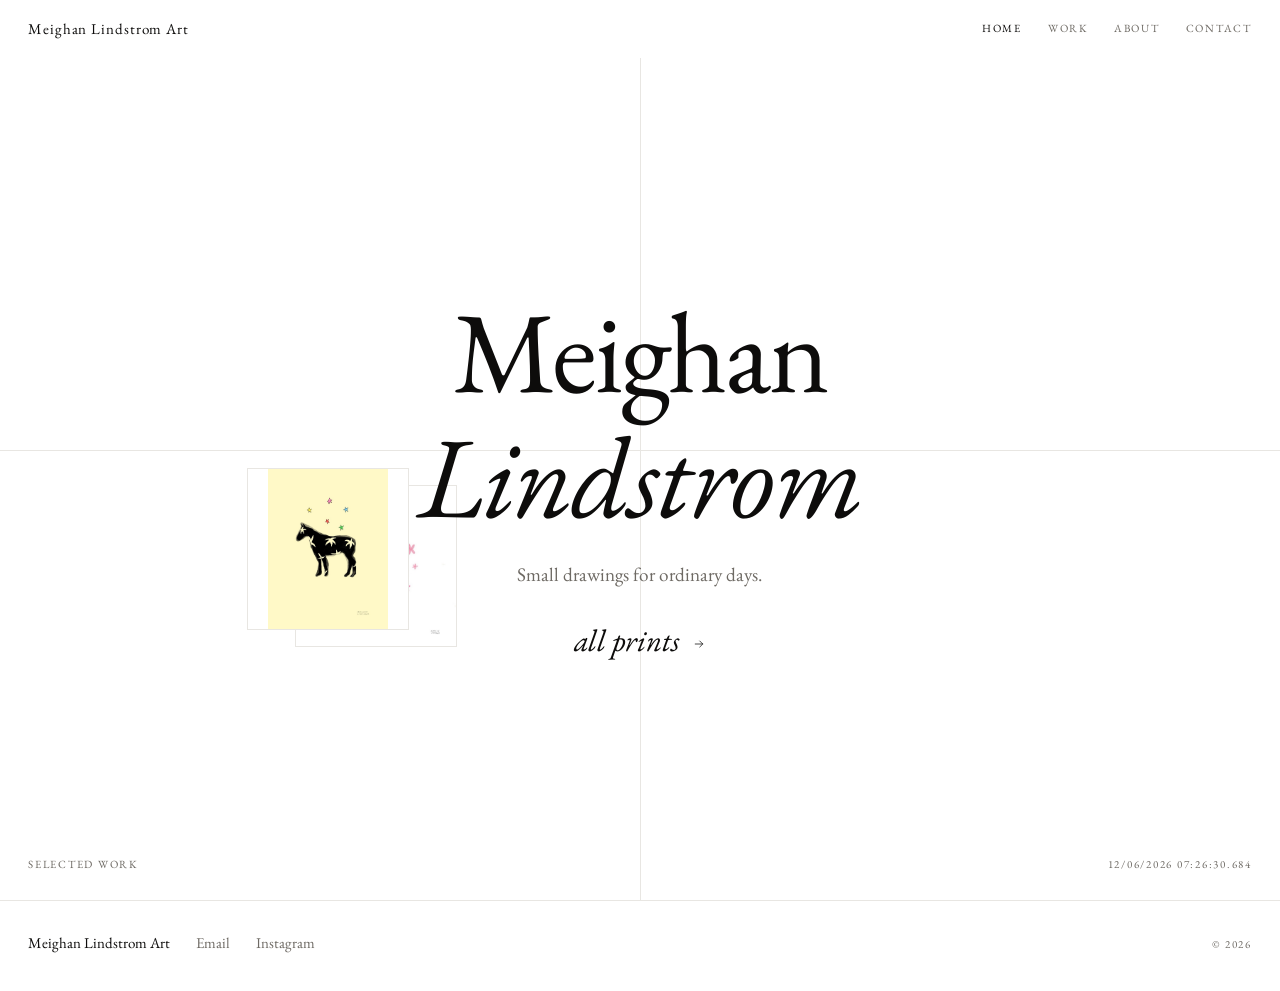
==== index.html @ ddb1b4e3 "Meighan Lindstrom portfolio site Static site, no build step. Home deals a capped chain of prints acr" ====
<!DOCTYPE html>
<html lang="en">
<head>
<meta charset="utf-8">
<meta name="viewport" content="width=device-width, initial-scale=1, viewport-fit=cover">
<title>Meighan Lindstrom Art</title>
<meta name="description" content="Small drawings for ordinary days. Prints, originals and commissions by Meighan Lindstrom.">
<meta property="og:title" content="Meighan Lindstrom Art">
<meta property="og:description" content="Small drawings for ordinary days.">
<meta property="og:image" content="images/thumb/my-garden.jpg">
<link rel="preconnect" href="https://fonts.googleapis.com">
<link rel="preconnect" href="https://fonts.gstatic.com" crossorigin>
<link rel="stylesheet" href="css/style.css">
<link rel="icon" href="data:image/svg+xml,%3Csvg xmlns='http://www.w3.org/2000/svg' viewBox='0 0 32 32'%3E%3Crect width='32' height='32' fill='%23fff'/%3E%3Ctext x='16' y='24' font-family='Georgia,serif' font-size='21' text-anchor='middle' fill='%230d0c0b'%3EM%3C/text%3E%3C/svg%3E">
</head>
<body>

<header class="bar">
  <div class="bar__l"><a class="mark" href="index.html">Meighan Lindstrom Art</a></div>
  <div class="bar__c"></div>
  <nav class="bar__r" aria-label="Primary">
    <a class="navlink" href="index.html" aria-current="page">Home</a>
    <a class="navlink" href="gallery.html">Work</a>
    <a class="navlink" href="about.html">About</a>
    <a class="navlink" href="contact.html">Contact</a>
  </nav>
  <button class="burger" aria-label="Menu" aria-expanded="false">Menu</button>
</header>

<nav class="menu" aria-label="Menu">
  <a href="index.html" aria-current="page">Home</a>
  <a href="gallery.html">Work</a>
  <a href="about.html">About</a>
  <a href="contact.html">Contact</a>
  <div class="menu__sep"></div>
  <div class="menu__meta">
    <a href="mailto:hello@meighanlindstrom.com">hello@meighanlindstrom.com</a>
  </div>
</nav>

<main class="page home">

  <div class="rules" aria-hidden="true">
    <span class="rule rule--v1"></span>
    <span class="rule rule--h1"></span>
  </div>

  <div class="trail" data-deck aria-hidden="true"></div>

  <div class="stage">
    <div>
      <h1 class="stage__name">Meighan<br><em>Lindstrom</em></h1>
      <p class="stage__say">Small drawings for ordinary days.</p>
      <div class="stage__go">
        <a class="tlink" href="gallery.html">
          all prints
          <svg viewBox="0 0 16 16" fill="none" stroke="currentColor" stroke-width="1" stroke-linecap="round" stroke-linejoin="round"><path d="M3 8h10M9 4l4 4-4 4"/></svg>
        </a>
      </div>
    </div>
  </div>

  <div class="stage__foot micro">
    <a href="gallery.html">Selected work</a>
    <span class="stage__clock" data-clock aria-hidden="true"></span>
  </div>

</main>

<footer class="foot">
  <span>Meighan Lindstrom Art</span>
  <a href="mailto:hello@meighanlindstrom.com">Email</a>
  <a href="https://instagram.com/" target="_blank" rel="noopener">Instagram</a>
  <span class="foot__end micro">© <span id="yr">2026</span></span>
</footer>

<script src="js/works.js"></script>
<script src="js/main.js"></script>
</body>
</html>
---- css/style.css ----
/* ============================================================
   MEIGHAN LINDSTROM
   White gallery. EB Garamond. Three-wide grid, tight gutters.
   Titles appear on hover — nothing under a print at rest.
   ============================================================ */

@import url('https://fonts.googleapis.com/css2?family=EB+Garamond:ital,wght@0,400;0,500;1,400&display=swap');

:root {
  --paper: #ffffff;
  --ink:   #0d0c0b;
  --mute:  #6e6a64;
  --rule:  #e8e6e2;

  --serif: 'EB Garamond', Georgia, 'Times New Roman', serif;

  --fs:    15px;
  --fs-sm: 11px;

  --pad:   28px;
  --bar:   58px;

  --ease:  cubic-bezier(0.22, 1, 0.36, 1);

  --stage-y:  clamp(16px, 4vh, 44px);
}

*, *::before, *::after { box-sizing: border-box; }

html { -webkit-text-size-adjust: 100%; }

body {
  margin: 0;
  background: var(--paper);
  color: var(--ink);
  font-family: var(--serif);
  font-size: var(--fs);
  font-weight: 400;
  line-height: 1.6;
  -webkit-font-smoothing: antialiased;
  -moz-osx-font-smoothing: grayscale;
  overflow-x: hidden;
}

img { display: block; max-width: 100%; }
a   { color: inherit; text-decoration: none; }
button {
  font: inherit; color: inherit; letter-spacing: inherit;
  border: 0; background: none; padding: 0; cursor: pointer;
}
::selection { background: var(--ink); color: var(--paper); }

/* available to assistive tech, absent from the page */
.sr-only {
  position: absolute;
  width: 1px; height: 1px;
  padding: 0; margin: -1px;
  overflow: hidden;
  clip: rect(0 0 0 0);
  white-space: nowrap;
  border: 0;
}

/* micro label — the only uppercase in the design */
.micro {
  font-size: var(--fs-sm);
  letter-spacing: .16em;
  text-transform: uppercase;
  color: var(--mute);
}

/* ============================================================
   BAR
   ============================================================ */

.bar {
  position: fixed;
  top: 0; left: 0; right: 0;
  z-index: 50;
  display: grid;
  grid-template-columns: 1fr auto 1fr;
  align-items: center;
  gap: 20px;
  height: var(--bar);
  padding: 0 var(--pad);
  background: var(--paper);
}
.bar__l { justify-self: start; }
.bar__c { justify-self: center; }
.bar__r { justify-self: end; display: flex; gap: 26px; }

.mark {
  display: inline-flex;
  align-items: center;
  min-height: 44px;
  font-size: var(--fs);
  letter-spacing: .06em;
  white-space: nowrap;
}

.filters { display: flex; gap: 22px; }

.filter,
.navlink {
  /* 44px hit area inside the 58px bar — the text does not move */
  display: inline-flex;
  align-items: center;
  min-height: 44px;
  font-size: var(--fs-sm);
  letter-spacing: .16em;
  text-transform: uppercase;
  color: var(--mute);
  white-space: nowrap;
  transition: color .35s var(--ease);
}
.filter:hover,
.navlink:hover { color: var(--ink); }
.filter[aria-pressed="true"],
.navlink[aria-current="page"] { color: var(--ink); }

.page { padding-top: calc(var(--bar) + 4px); }
.page.home { padding-top: var(--bar); }

/* ============================================================
   MENU (small screens)
   ============================================================ */

.burger {
  display: none;
  align-items: center;
  min-height: 44px;
  padding-left: 12px;
  font-size: var(--fs-sm);
  letter-spacing: .16em;
  text-transform: uppercase;
}

.menu {
  position: fixed;
  inset: 0;
  z-index: 45;
  background: var(--paper);
  padding: calc(var(--bar) + 28px) var(--pad) var(--pad);
  display: none;
  flex-direction: column;
}
body.menu-open .menu { display: flex; }
body.menu-open { overflow: hidden; }

.menu a {
  font-size: 1.9rem;
  line-height: 1.5;
  color: var(--ink);
}
.menu a[aria-current="page"] { font-style: italic; }
.menu__sep { height: 1px; background: var(--rule); margin: 26px 0 20px; }
.menu__meta a { font-size: var(--fs); color: var(--mute); }

/* ============================================================
   HOME — a crosshair, a name, and a spiral wake of prints
   ============================================================ */

.home {
  position: relative;
  min-height: calc(100dvh - var(--bar));
  overflow: hidden;
  padding: 0;
}

/* structure lines — the page is divided, not decorated */
.rules { position: absolute; inset: 0; pointer-events: none; z-index: 0; }
.rule { position: absolute; background: var(--rule); }

/* a single cross through the middle of the page, both lines running
   edge to edge */
.rule--v1 { left: 50%; top: 0;  bottom: 0; width: 1px; }
.rule--h1 { top: 50%;  left: 0; right: 0;  height: 1px; }

/* the deck — sets of prints land as one continuous, square-on chain.
   No transitions here on purpose: cards appear and go in a single frame. */
.trail { position: absolute; inset: 0; pointer-events: none; z-index: 1; }

.card {
  position: absolute;
  width: var(--w, 150px);
  aspect-ratio: 1;
  background: var(--paper);
  /* a hairline edge, because most of these prints are on white paper
     and a stack of them would otherwise read as one blank shape */
  box-shadow: 0 0 0 1px var(--rule);
  transform: translate(-50%, -50%);
}
.card img { width: 100%; height: 100%; object-fit: contain; }

.stage {
  position: relative;
  z-index: 2;
  min-height: calc(100dvh - var(--bar));
  display: grid;
  place-items: center;
  padding: 0 var(--pad);
  text-align: center;
  pointer-events: none;
}
.stage > * { pointer-events: auto; }

.stage__name {
  margin: 0;
  font-size: clamp(2.8rem, 9vw, 7.5rem);
  font-weight: 400;
  /* Garamond carries a long g descender and tall d/t ascenders; below
     about 1.06 the two lines collide. No glow is needed once they clear. */
  line-height: 1.08;
  letter-spacing: -0.02em;
}
.stage__name em { font-style: italic; }

.stage__say {
  margin: 22px 0 0;
  font-size: clamp(1rem, 1.7vw, 1.2rem);
  color: var(--mute);
}
.stage__go { margin-top: 34px; }

.stage__foot {
  position: absolute;
  z-index: 2;
  bottom: 0; left: 0; right: 0;
  display: flex;
  justify-content: space-between;
  gap: 16px;
  padding: 0 var(--pad) 26px;
  pointer-events: none;
}
.stage__foot > * {
  background: var(--paper);
  /* padding grows the hit area; the negative margin keeps the baseline */
  padding: 10px 0;
  margin: -10px 0;
}
.stage__foot a {
  pointer-events: auto;
  transition: color .35s var(--ease);
}
.stage__foot a:hover { color: var(--ink); }

/* lining figures, so the milliseconds do not shuffle the text width */
.stage__clock {
  font-variant-numeric: tabular-nums;
  font-feature-settings: "tnum";
}

.tlink {
  display: inline-flex;
  align-items: baseline;
  min-height: 44px;
  gap: 14px;
  font-family: var(--serif);
  font-style: italic;
  font-size: clamp(1.5rem, 2.4vw, 2.1rem);
  line-height: 1;
  letter-spacing: 0;
  text-transform: lowercase;
  padding-bottom: 4px;
  border-bottom: 1px solid transparent;
  background: transparent;
  transition: border-color .35s var(--ease);
}
.tlink:hover { border-color: var(--rule); }
.tlink svg { width: 12px; height: 12px; align-self: center; }

@media (max-width: 640px) {
  .stage__foot { font-size: 10px; }
}

/* ============================================================
   GRID — three wide, tight, no captions until hover
   ============================================================ */

.grid {
  display: grid;
  grid-template-columns: 1fr;
  gap: 30px 16px;
  padding: 14px var(--pad) 80px;
}
@media (min-width: 560px) {
  .grid {
    grid-template-columns: repeat(2, 1fr);
    gap: clamp(30px, 3.4vw, 52px) clamp(14px, 1.8vw, 26px);
  }
}
@media (min-width: 1000px) {
  .grid { grid-template-columns: repeat(3, 1fr); }
}

.item { display: block; }
.item.is-hidden { display: none; }

.item__box {
  display: flex;
  width: 100%;
  aspect-ratio: 1;
  align-items: center;
  justify-content: center;
}
.item__box img {
  max-width: 100%;
  max-height: 100%;
  width: auto;
  height: auto;
  opacity: 0;
  transition: opacity .5s var(--ease);
}
.item__box img.is-loaded { opacity: 1; }

/* title reserved but invisible until hover — keeps the lines clean */
.item__cap {
  display: block;
  height: 1.6em;
  margin-top: 18px;
  text-align: center;
  font-size: var(--fs);
  font-style: italic;
  color: var(--ink);
  opacity: 0;
  transform: translateY(4px);
  transition: opacity .4s var(--ease), transform .4s var(--ease);
  overflow: hidden;
  white-space: nowrap;
  text-overflow: ellipsis;
}
.item:hover .item__cap,
.item:focus-visible .item__cap { opacity: 1; transform: translateY(0); }

/* ============================================================
   TEXT PAGES
   ============================================================ */

.block { padding: 0 var(--pad) 90px; }

.lede {
  max-width: 30ch;
  margin: 0 0 clamp(48px, 8vh, 80px);
  font-size: clamp(1.5rem, 3.4vw, 2.3rem);
  line-height: 1.32;
}
.lede em { font-style: italic; }

.cols {
  display: grid;
  grid-template-columns: 1fr;
  gap: clamp(40px, 6vw, 80px);
}
@media (min-width: 860px) { .cols { grid-template-columns: 1.15fr .85fr; } }

.copy { max-width: 58ch; }
.copy p { margin: 0 0 1.5em; }
.copy p:last-child { margin-bottom: 0; }

.row {
  display: grid;
  grid-template-columns: 1fr;
  gap: 2px 20px;
  padding: 14px 0;
  border-top: 1px solid var(--rule);
}
@media (min-width: 560px) { .row { grid-template-columns: 9em 1fr; align-items: baseline; } }
.row:last-of-type { border-bottom: 1px solid var(--rule); }
.row__v a { border-bottom: 1px solid var(--rule); transition: border-color .35s var(--ease); }
.row__v a:hover { border-color: var(--ink); }

.plate { margin: 0; }
.plate figcaption { margin-top: 14px; font-style: italic; color: var(--mute); }

.head { padding: 0 var(--pad); margin-bottom: clamp(30px, 6vh, 54px); }

/* ============================================================
   FORM
   ============================================================ */

.form { max-width: 440px; }
.field { margin-bottom: 26px; }
.field label { display: block; margin-bottom: 8px; }

.field input,
.field textarea,
.field select {
  width: 100%;
  padding: 8px 0;
  border: 0;
  border-bottom: 1px solid var(--rule);
  border-radius: 0;
  background: none;
  font-family: var(--serif);
  font-size: var(--fs);
  color: var(--ink);
  transition: border-color .35s var(--ease);
}
.field textarea { resize: vertical; min-height: 6em; line-height: 1.6; }
.field select { appearance: none; cursor: pointer; padding-right: 22px; }

/* a select must not read as a text input */
.select-wrap { position: relative; display: block; }
.select-wrap svg {
  position: absolute;
  right: 2px; top: 50%;
  width: 10px; height: 10px;
  margin-top: -5px;
  pointer-events: none;
  color: var(--mute);
}
.field input:focus,
.field textarea:focus,
.field select:focus { outline: none; border-bottom-color: var(--ink); }

.submit {
  padding: 13px 40px;
  background: var(--ink);
  color: var(--paper);
  font-size: var(--fs-sm);
  letter-spacing: .16em;
  text-transform: uppercase;
  transition: opacity .35s var(--ease);
}
.submit:hover { opacity: .8; }

.note { margin-top: 18px; max-width: 42ch; }

/* ============================================================
   VIEWER
   ============================================================ */

.viewer {
  position: fixed;
  inset: 0;
  z-index: 60;
  display: none;
  grid-template-rows: var(--bar) 1fr var(--bar);
  background: var(--paper);
}
.viewer.is-open { display: grid; }
.viewer { overflow: hidden; }

.viewer__bar {
  position: relative;
  z-index: 2;
  background: var(--paper);
  display: flex;
  align-items: center;
  justify-content: space-between;
  gap: 20px;
  padding: 0 var(--pad);
}
.viewer__title {
  font-style: italic;
  font-size: var(--fs);
  min-width: 0;
  overflow: hidden;
  white-space: nowrap;
  text-overflow: ellipsis;
  opacity: 0;
  transition: opacity .4s var(--ease);
}
.viewer__title.is-in { opacity: 1; }
.viewer__close { display: inline-flex; align-items: center; min-height: 44px; font-size: var(--fs-sm); letter-spacing: .16em; text-transform: uppercase; color: var(--mute); transition: color .35s var(--ease); }
.viewer__close:hover { color: var(--ink); }

.viewer__stage {
  position: relative;
  min-height: 0;
}

/* two stacked layers so one print can cross-fade into the next */
.vlayer {
  position: absolute;
  inset: 0;
  display: flex;
  align-items: center;
  justify-content: center;
  padding: var(--stage-y) clamp(24px, 6vw, 90px);
  opacity: 0;
  pointer-events: none;
}
.vlayer.is-active { opacity: 1; pointer-events: auto; }

.vlayer__fig {
  position: relative;
  margin: 0;
  display: flex;
  align-items: center;
  justify-content: center;
  max-width: 100%;
  max-height: 100%;
}

.vlayer__img {
  position: relative;
  width: auto;
  height: auto;
  max-width: 100%;
  /* percentages would resolve against an auto-height parent and be
     dropped, so this is measured off the stage instead */
  max-height: calc(100dvh - (var(--bar) * 2) - (var(--stage-y) * 2));
}

.viewer__nav {
  position: relative;
  z-index: 2;
  background: var(--paper);
  display: flex;
  align-items: center;
  justify-content: flex-end;
  gap: 22px;
  padding: 0 var(--pad);
}
.viewer__count {
  font-size: var(--fs-sm);
  letter-spacing: .16em;
  color: var(--mute);
  font-variant-numeric: tabular-nums;
}
.arrow {
  display: grid;
  place-items: center;
  width: 44px; height: 44px;
  color: var(--mute);
  transition: color .35s var(--ease), transform .45s var(--ease);
}
.arrow:hover { color: var(--ink); }
.arrow--prev:hover { transform: translateX(-3px); }
.arrow--next:hover { transform: translateX(3px); }
.arrow svg { width: 17px; height: 17px; }

/* ============================================================
   FOOT
   ============================================================ */

.foot {
  display: flex;
  flex-wrap: wrap;
  gap: 10px 26px;
  align-items: baseline;
  padding: 30px var(--pad) 36px;
  border-top: 1px solid var(--rule);
}
.foot a { color: var(--mute); transition: color .35s var(--ease); }
.foot a:hover { color: var(--ink); }
.foot__end { margin-left: auto; }

/* ============================================================
   SMALL SCREENS
   ============================================================ */

@media (max-width: 859px) {
  :root { --pad: 20px; }
  .bar { grid-template-columns: 1fr auto; }
  .bar__c, .bar__r { display: none; }
  .burger { display: inline-flex; justify-self: end; }

  .filterbar {
    position: sticky;
    top: var(--bar);
    z-index: 30;
    background: var(--paper);
    padding: 4px var(--pad) 16px;
    overflow-x: auto;
    -webkit-overflow-scrolling: touch;
    scrollbar-width: none;
  }
  .filterbar::-webkit-scrollbar { display: none; }
  .filterbar .filters { width: max-content; }
}
@media (min-width: 860px) { .filterbar { display: none; } }

@media (prefers-reduced-motion: reduce) {
  /* colour and opacity feedback survives; travel does not.
     JS also sets the viewer's slide distance to 0. */
  html { scroll-behavior: auto; }
  .item__cap { opacity: 1; transform: none; transition: none; }
  .arrow:hover { transform: none; }
  .vlayer { transition-property: opacity !important; }
  .trail { display: none; }
}
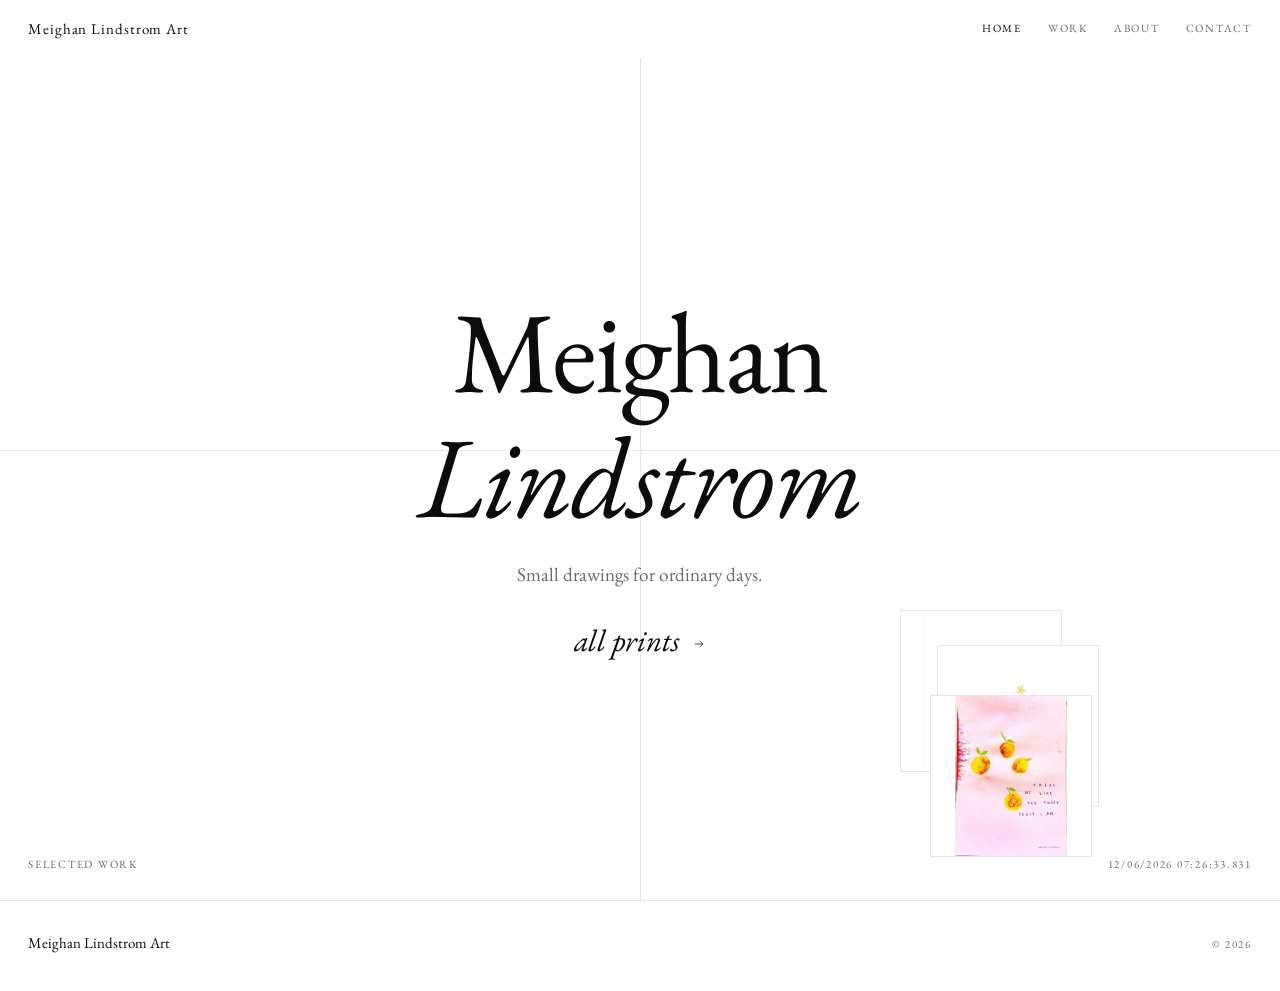
==== commit ac0a501c: "Remove placeholder contact details The site shipped with an invented hello@ address and an Instagram" ====
--- a/index.html
+++ b/index.html
@@ -32,10 +32,6 @@
   <a href="gallery.html">Work</a>
   <a href="about.html">About</a>
   <a href="contact.html">Contact</a>
-  <div class="menu__sep"></div>
-  <div class="menu__meta">
-    <a href="mailto:hello@meighanlindstrom.com">hello@meighanlindstrom.com</a>
-  </div>
 </nav>
 
 <main class="page home">
@@ -69,8 +65,6 @@
 
 <footer class="foot">
   <span>Meighan Lindstrom Art</span>
-  <a href="mailto:hello@meighanlindstrom.com">Email</a>
-  <a href="https://instagram.com/" target="_blank" rel="noopener">Instagram</a>
   <span class="foot__end micro">© <span id="yr">2026</span></span>
 </footer>
 
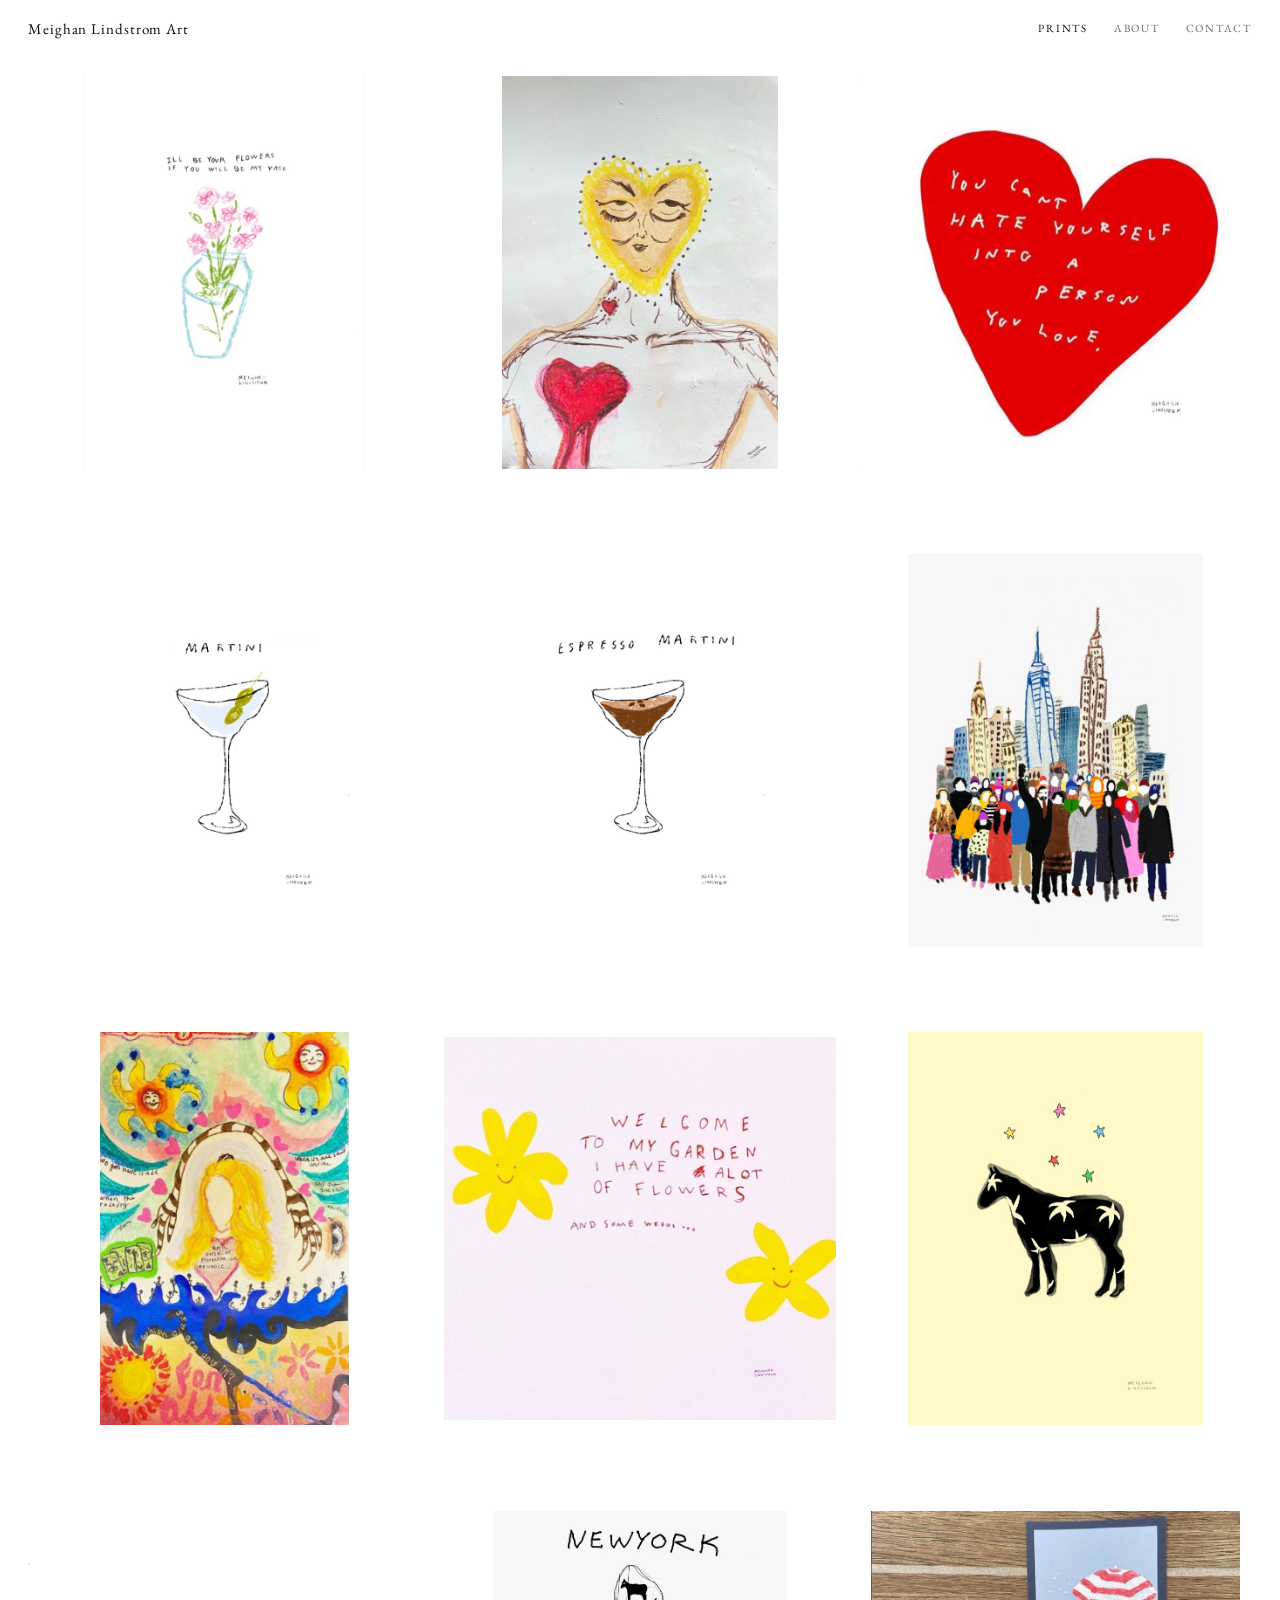
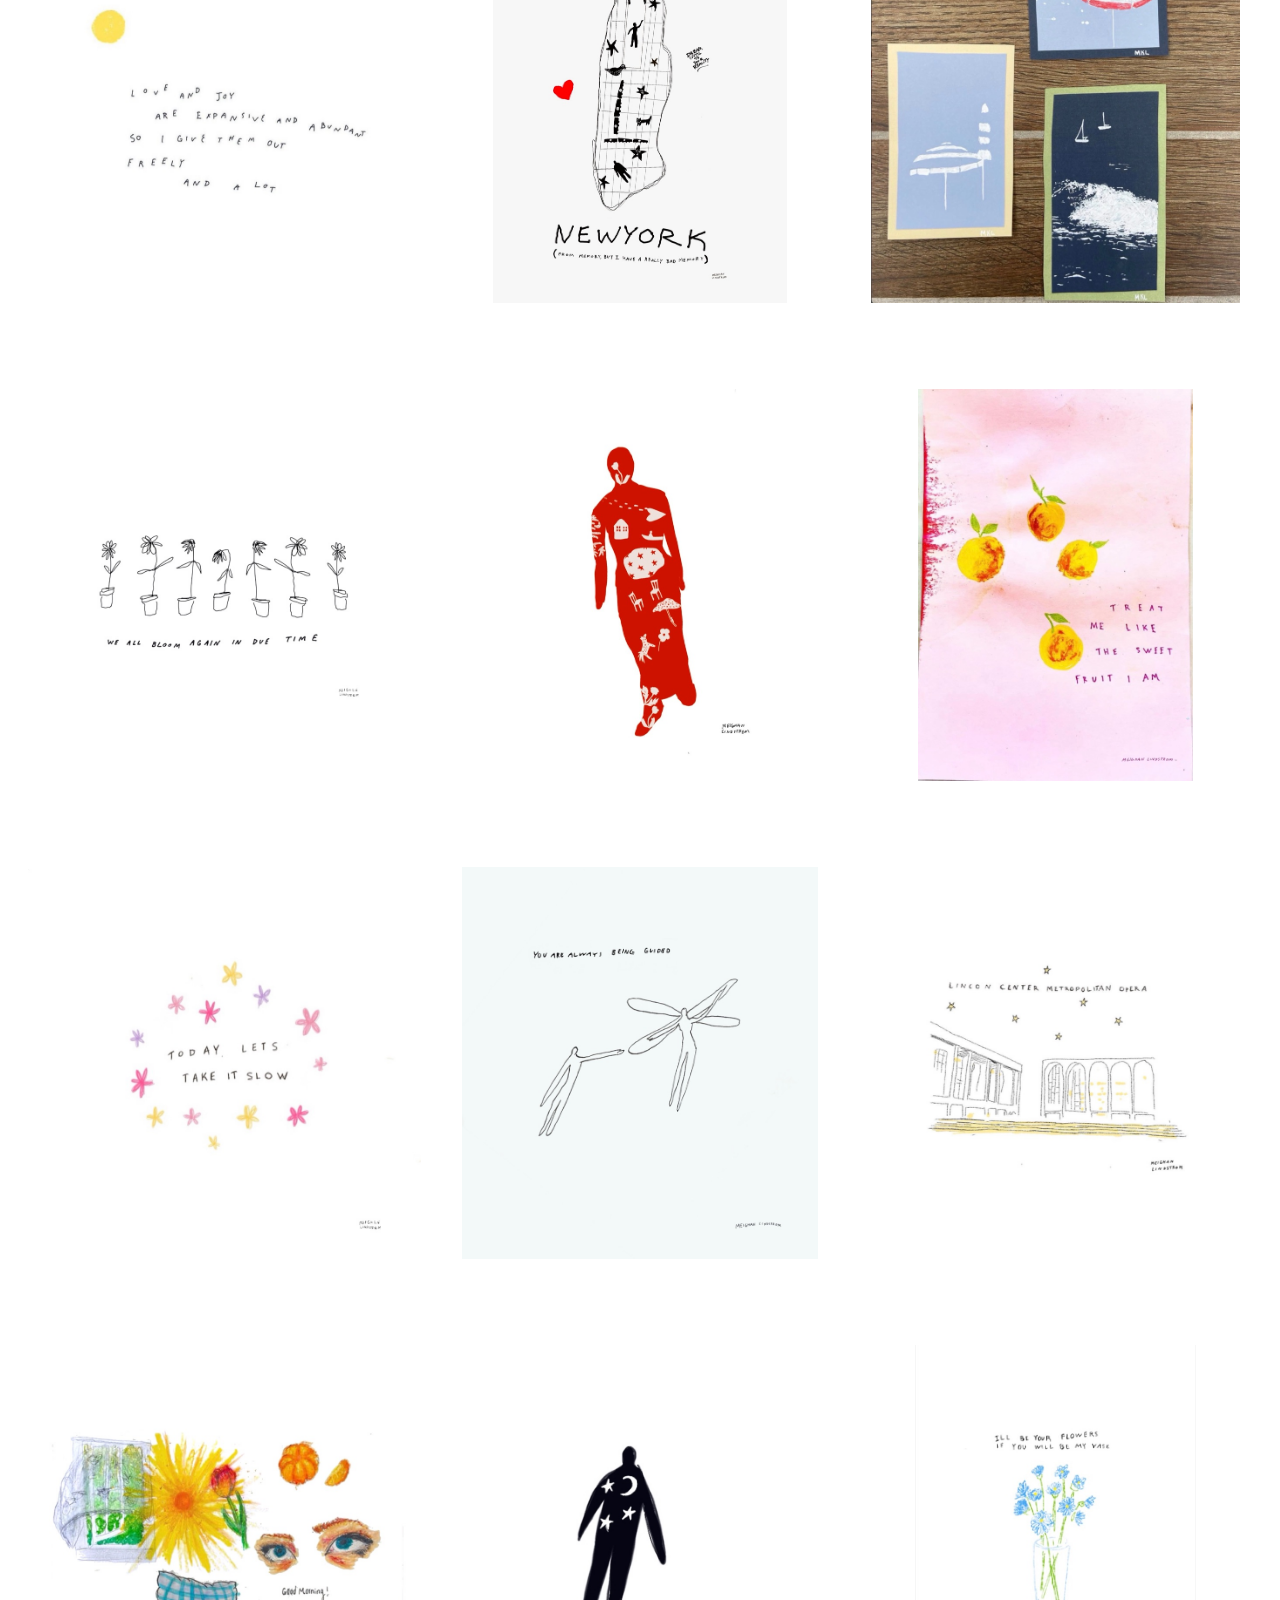
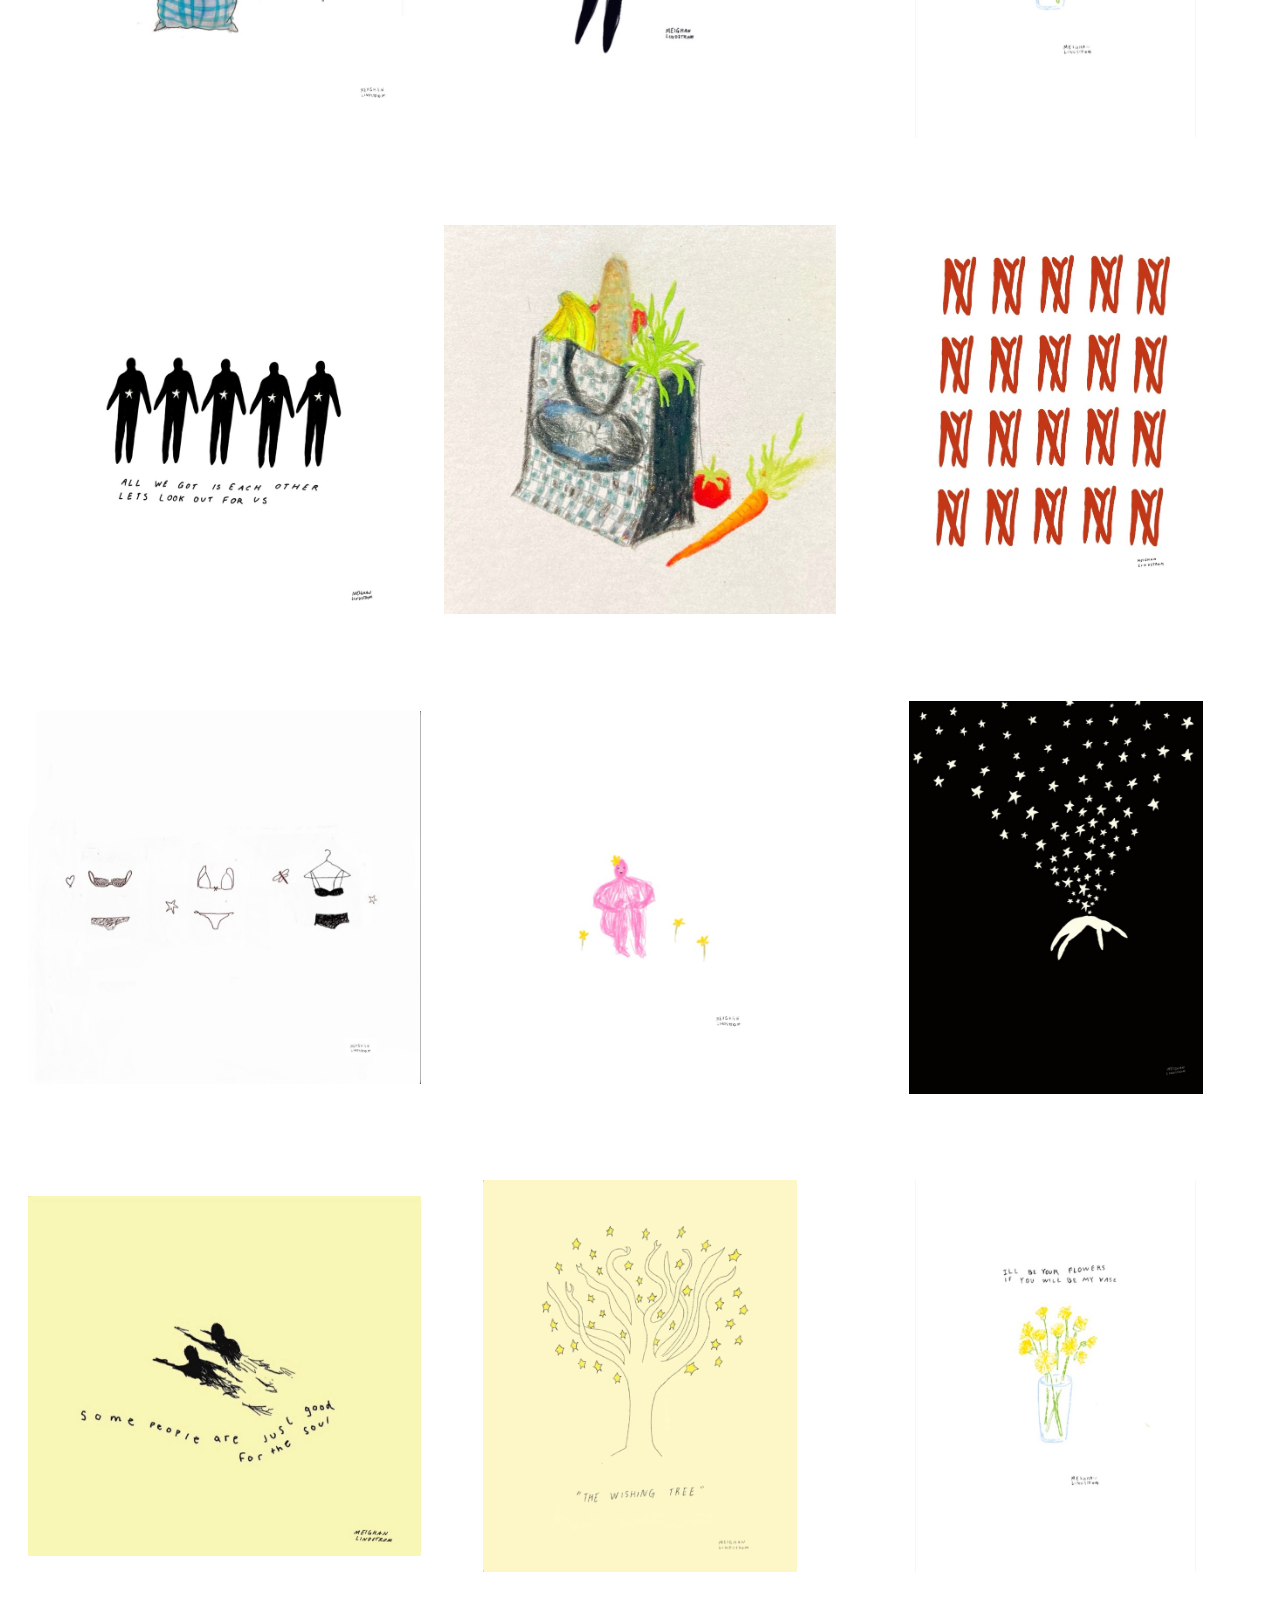
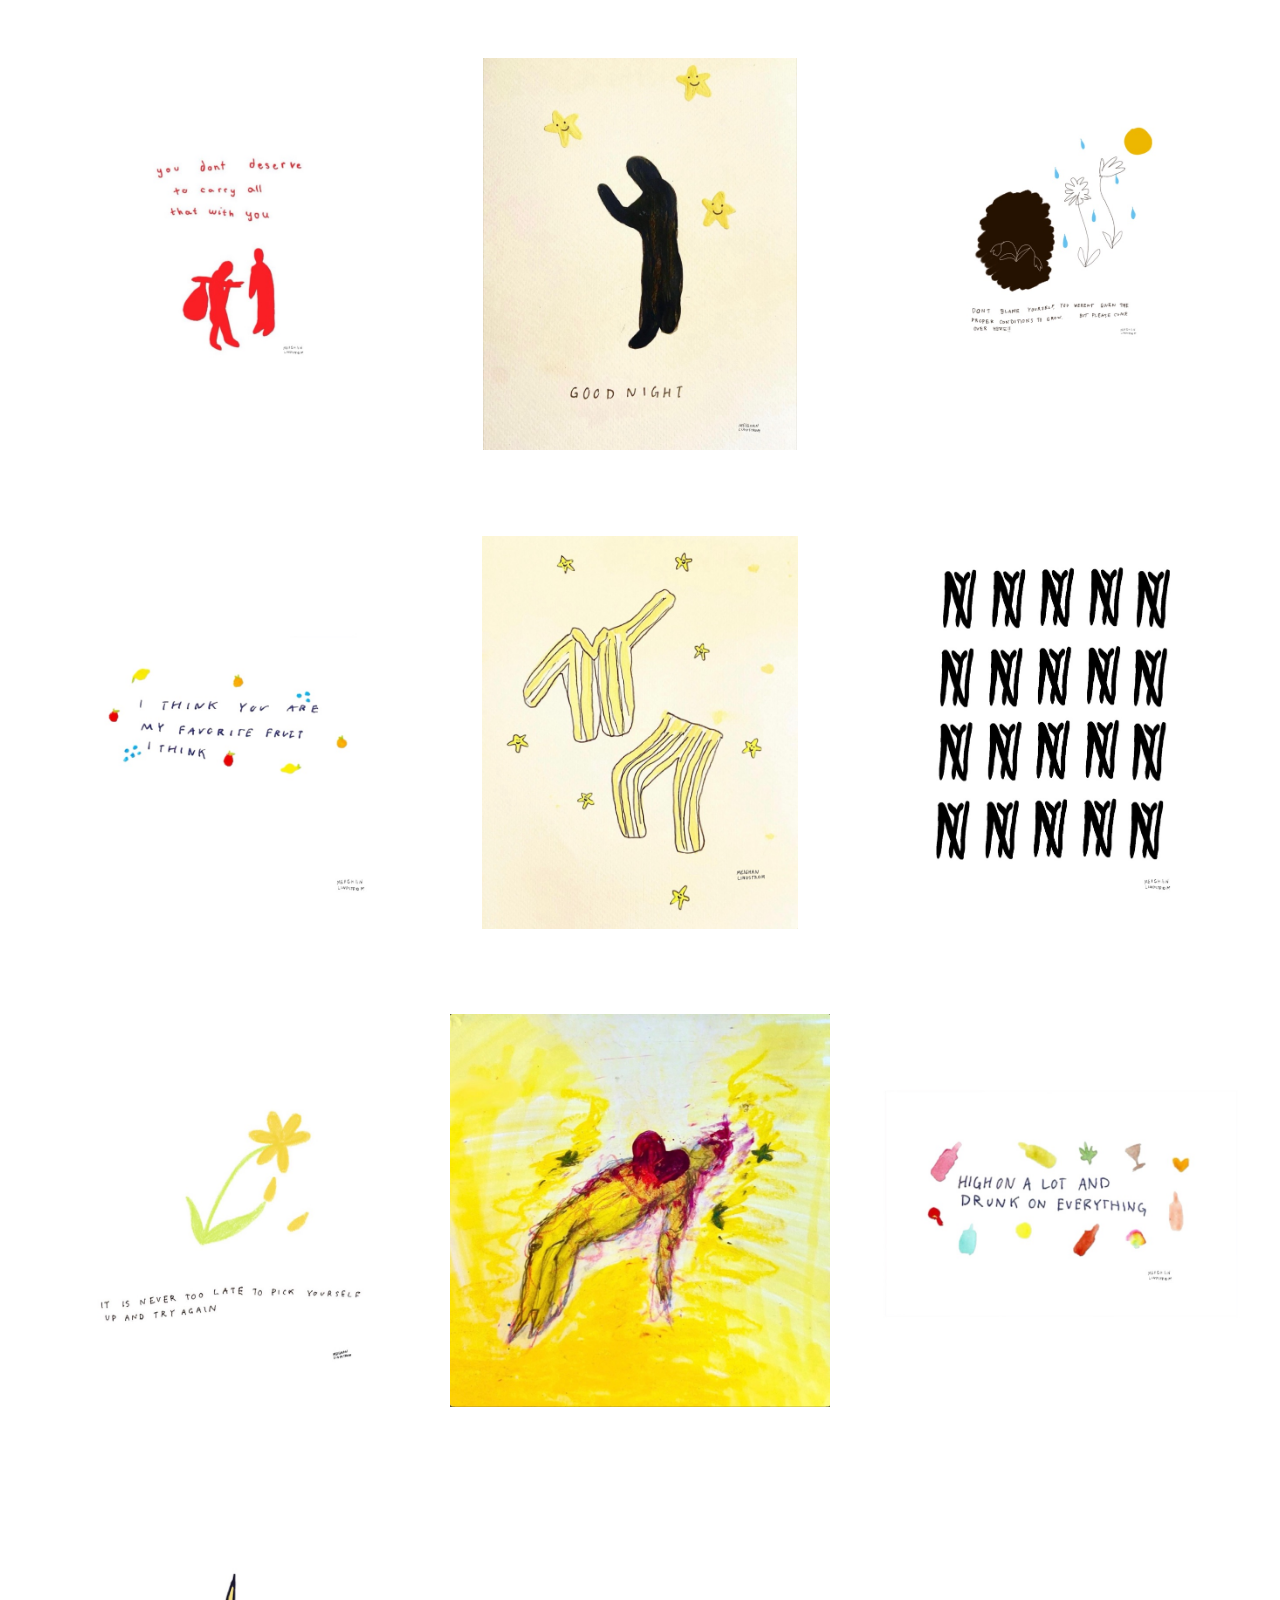
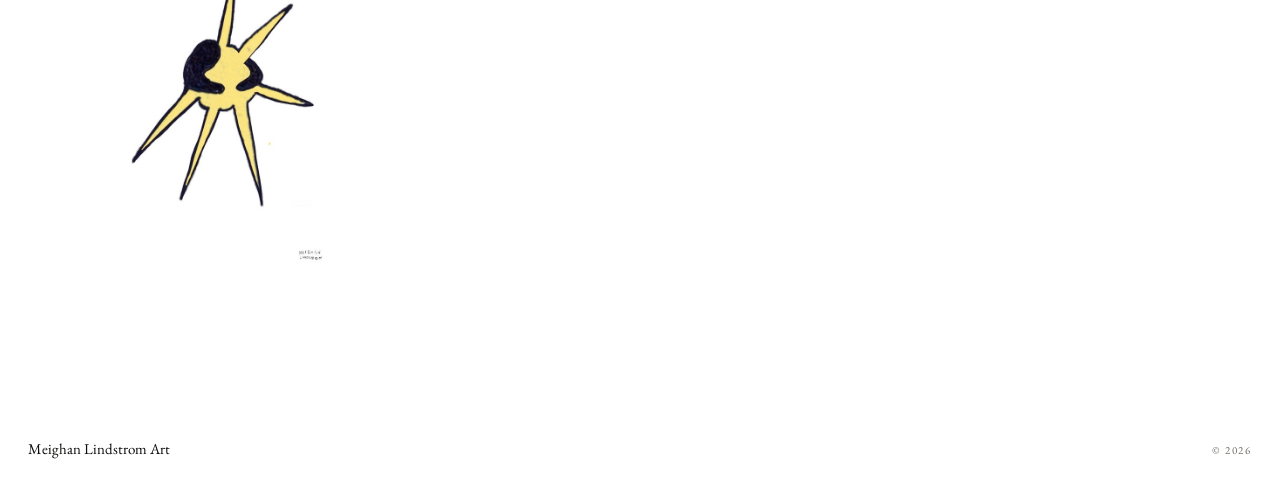
==== commit 2801e4a8: "Prints page becomes the home page; new work; icon Meighan's edits: - the welcome page is gone, the p" ====
--- a/index.html
+++ b/index.html
@@ -4,14 +4,16 @@
 <meta charset="utf-8">
 <meta name="viewport" content="width=device-width, initial-scale=1, viewport-fit=cover">
 <title>Meighan Lindstrom Art</title>
-<meta name="description" content="Small drawings for ordinary days. Prints, originals and commissions by Meighan Lindstrom.">
+<meta name="description" content="Prints by Meighan Lindstrom — drawings and hand lettering about flowers, cities, and ordinary days.">
 <meta property="og:title" content="Meighan Lindstrom Art">
-<meta property="og:description" content="Small drawings for ordinary days.">
+<meta property="og:description" content="Prints by Meighan Lindstrom.">
 <meta property="og:image" content="images/thumb/my-garden.jpg">
 <link rel="preconnect" href="https://fonts.googleapis.com">
 <link rel="preconnect" href="https://fonts.gstatic.com" crossorigin>
 <link rel="stylesheet" href="css/style.css">
-<link rel="icon" href="data:image/svg+xml,%3Csvg xmlns='http://www.w3.org/2000/svg' viewBox='0 0 32 32'%3E%3Crect width='32' height='32' fill='%23fff'/%3E%3Ctext x='16' y='24' font-family='Georgia,serif' font-size='21' text-anchor='middle' fill='%230d0c0b'%3EM%3C/text%3E%3C/svg%3E">
+<link rel="icon" href="images/icon-32.png" sizes="32x32">
+<link rel="icon" href="images/icon-512.png" sizes="512x512">
+<link rel="apple-touch-icon" href="images/icon-180.png">
 </head>
 <body>
 
@@ -19,8 +21,7 @@
   <div class="bar__l"><a class="mark" href="index.html">Meighan Lindstrom Art</a></div>
   <div class="bar__c"></div>
   <nav class="bar__r" aria-label="Primary">
-    <a class="navlink" href="index.html" aria-current="page">Home</a>
-    <a class="navlink" href="gallery.html">Work</a>
+    <a class="navlink" href="index.html" aria-current="page">Prints</a>
     <a class="navlink" href="about.html">About</a>
     <a class="navlink" href="contact.html">Contact</a>
   </nav>
@@ -28,40 +29,38 @@
 </header>
 
 <nav class="menu" aria-label="Menu">
-  <a href="index.html" aria-current="page">Home</a>
-  <a href="gallery.html">Work</a>
+  <a href="index.html" aria-current="page">Prints</a>
   <a href="about.html">About</a>
   <a href="contact.html">Contact</a>
 </nav>
 
-<main class="page home">
+<main class="page">
 
-  <div class="rules" aria-hidden="true">
-    <span class="rule rule--v1"></span>
-    <span class="rule rule--h1"></span>
-  </div>
+  <h1 class="sr-only">Prints by Meighan Lindstrom</h1>
 
-  <div class="trail" data-deck aria-hidden="true"></div>
-
-  <div class="stage">
-    <div>
-      <h1 class="stage__name">Meighan<br><em>Lindstrom</em></h1>
-      <p class="stage__say">Small drawings for ordinary days.</p>
-      <div class="stage__go">
-        <a class="tlink" href="gallery.html">
-          all prints
-          <svg viewBox="0 0 16 16" fill="none" stroke="currentColor" stroke-width="1" stroke-linecap="round" stroke-linejoin="round"><path d="M3 8h10M9 4l4 4-4 4"/></svg>
-        </a>
-      </div>
-    </div>
-  </div>
-
-  <div class="stage__foot micro">
-    <a href="gallery.html">Selected work</a>
-    <span class="stage__clock" data-clock aria-hidden="true"></span>
-  </div>
+  <div class="grid" data-grid></div>
 
 </main>
+
+<div class="viewer" aria-hidden="true" role="dialog" aria-label="Print">
+  <div class="viewer__bar">
+    <span class="viewer__title" data-v-title></span>
+    <button class="viewer__close" data-v-close>Close</button>
+  </div>
+  <div class="viewer__stage">
+    <div class="vlayer"><figure class="vlayer__fig"></figure></div>
+    <div class="vlayer"><figure class="vlayer__fig"></figure></div>
+  </div>
+  <div class="viewer__nav">
+    <span class="viewer__count" data-v-count></span>
+    <button class="arrow arrow--prev" data-v-prev aria-label="Previous">
+      <svg viewBox="0 0 16 16" fill="none" stroke="currentColor" stroke-width="1" stroke-linecap="round" stroke-linejoin="round"><path d="M13 8H3M7 4 3 8l4 4"/></svg>
+    </button>
+    <button class="arrow arrow--next" data-v-next aria-label="Next">
+      <svg viewBox="0 0 16 16" fill="none" stroke="currentColor" stroke-width="1" stroke-linecap="round" stroke-linejoin="round"><path d="M3 8h10M9 4l4 4-4 4"/></svg>
+    </button>
+  </div>
+</div>
 
 <footer class="foot">
   <span>Meighan Lindstrom Art</span>
--- a/css/style.css
+++ b/css/style.css
@@ -83,7 +83,13 @@
   gap: 20px;
   height: var(--bar);
   padding: 0 var(--pad);
-  background: var(--paper);
+  /* nothing behind it until the page moves, so the deck runs under it */
+  background: transparent;
+  transition: background-color .4s var(--ease), box-shadow .4s var(--ease);
+}
+body.scrolled .bar {
+  background: var(--paper);
+  box-shadow: 0 1px 0 0 var(--rule);
 }
 .bar__l { justify-self: start; }
 .bar__c { justify-self: center; }
@@ -98,9 +104,6 @@
   white-space: nowrap;
 }
 
-.filters { display: flex; gap: 22px; }
-
-.filter,
 .navlink {
   /* 44px hit area inside the 58px bar — the text does not move */
   display: inline-flex;
@@ -113,13 +116,10 @@
   white-space: nowrap;
   transition: color .35s var(--ease);
 }
-.filter:hover,
 .navlink:hover { color: var(--ink); }
-.filter[aria-pressed="true"],
 .navlink[aria-current="page"] { color: var(--ink); }
 
 .page { padding-top: calc(var(--bar) + 4px); }
-.page.home { padding-top: var(--bar); }
 
 /* ============================================================
    MENU (small screens)
@@ -145,6 +145,7 @@
   flex-direction: column;
 }
 body.menu-open .menu { display: flex; }
+body.menu-open .bar { background: var(--paper); }
 body.menu-open { overflow: hidden; }
 
 .menu a {
@@ -155,123 +156,6 @@
 .menu a[aria-current="page"] { font-style: italic; }
 .menu__sep { height: 1px; background: var(--rule); margin: 26px 0 20px; }
 .menu__meta a { font-size: var(--fs); color: var(--mute); }
-
-/* ============================================================
-   HOME — a crosshair, a name, and a spiral wake of prints
-   ============================================================ */
-
-.home {
-  position: relative;
-  min-height: calc(100dvh - var(--bar));
-  overflow: hidden;
-  padding: 0;
-}
-
-/* structure lines — the page is divided, not decorated */
-.rules { position: absolute; inset: 0; pointer-events: none; z-index: 0; }
-.rule { position: absolute; background: var(--rule); }
-
-/* a single cross through the middle of the page, both lines running
-   edge to edge */
-.rule--v1 { left: 50%; top: 0;  bottom: 0; width: 1px; }
-.rule--h1 { top: 50%;  left: 0; right: 0;  height: 1px; }
-
-/* the deck — sets of prints land as one continuous, square-on chain.
-   No transitions here on purpose: cards appear and go in a single frame. */
-.trail { position: absolute; inset: 0; pointer-events: none; z-index: 1; }
-
-.card {
-  position: absolute;
-  width: var(--w, 150px);
-  aspect-ratio: 1;
-  background: var(--paper);
-  /* a hairline edge, because most of these prints are on white paper
-     and a stack of them would otherwise read as one blank shape */
-  box-shadow: 0 0 0 1px var(--rule);
-  transform: translate(-50%, -50%);
-}
-.card img { width: 100%; height: 100%; object-fit: contain; }
-
-.stage {
-  position: relative;
-  z-index: 2;
-  min-height: calc(100dvh - var(--bar));
-  display: grid;
-  place-items: center;
-  padding: 0 var(--pad);
-  text-align: center;
-  pointer-events: none;
-}
-.stage > * { pointer-events: auto; }
-
-.stage__name {
-  margin: 0;
-  font-size: clamp(2.8rem, 9vw, 7.5rem);
-  font-weight: 400;
-  /* Garamond carries a long g descender and tall d/t ascenders; below
-     about 1.06 the two lines collide. No glow is needed once they clear. */
-  line-height: 1.08;
-  letter-spacing: -0.02em;
-}
-.stage__name em { font-style: italic; }
-
-.stage__say {
-  margin: 22px 0 0;
-  font-size: clamp(1rem, 1.7vw, 1.2rem);
-  color: var(--mute);
-}
-.stage__go { margin-top: 34px; }
-
-.stage__foot {
-  position: absolute;
-  z-index: 2;
-  bottom: 0; left: 0; right: 0;
-  display: flex;
-  justify-content: space-between;
-  gap: 16px;
-  padding: 0 var(--pad) 26px;
-  pointer-events: none;
-}
-.stage__foot > * {
-  background: var(--paper);
-  /* padding grows the hit area; the negative margin keeps the baseline */
-  padding: 10px 0;
-  margin: -10px 0;
-}
-.stage__foot a {
-  pointer-events: auto;
-  transition: color .35s var(--ease);
-}
-.stage__foot a:hover { color: var(--ink); }
-
-/* lining figures, so the milliseconds do not shuffle the text width */
-.stage__clock {
-  font-variant-numeric: tabular-nums;
-  font-feature-settings: "tnum";
-}
-
-.tlink {
-  display: inline-flex;
-  align-items: baseline;
-  min-height: 44px;
-  gap: 14px;
-  font-family: var(--serif);
-  font-style: italic;
-  font-size: clamp(1.5rem, 2.4vw, 2.1rem);
-  line-height: 1;
-  letter-spacing: 0;
-  text-transform: lowercase;
-  padding-bottom: 4px;
-  border-bottom: 1px solid transparent;
-  background: transparent;
-  transition: border-color .35s var(--ease);
-}
-.tlink:hover { border-color: var(--rule); }
-.tlink svg { width: 12px; height: 12px; align-self: center; }
-
-@media (max-width: 640px) {
-  .stage__foot { font-size: 10px; }
-}
 
 /* ============================================================
    GRID — three wide, tight, no captions until hover
@@ -370,6 +254,36 @@
 .row__v a:hover { border-color: var(--ink); }
 
 .plate { margin: 0; }
+
+/* about: the photograph sits in the side column, with room beneath it
+   for the two reference images once they are cleared to publish */
+.portrait { margin: 0; }
+.portrait img { width: 100%; height: auto; }
+.portrait figcaption { margin-top: 12px; font-style: italic; color: var(--mute); }
+
+.pair {
+  display: grid;
+  grid-template-columns: 1fr 1fr;
+  gap: 14px;
+  margin-top: 14px;
+}
+.pair figure { margin: 0; }
+.pair img { width: 100%; height: auto; }
+.pair figcaption { margin-top: 10px; font-size: var(--fs-sm); color: var(--mute); line-height: 1.45; }
+
+/* the second reference is a text artifact rather than an image, so it
+   is given the same footprint as the plate beside it */
+.ref-quote {
+  display: flex;
+  flex-direction: column;
+  justify-content: flex-end;
+}
+.ref-quote blockquote {
+  margin: 0;
+  font-style: italic;
+  font-size: 1.05rem;
+  line-height: 1.35;
+}
 .plate figcaption { margin-top: 14px; font-style: italic; color: var(--mute); }
 
 .head { padding: 0 var(--pad); margin-bottom: clamp(30px, 6vh, 54px); }
@@ -541,7 +455,6 @@
   gap: 10px 26px;
   align-items: baseline;
   padding: 30px var(--pad) 36px;
-  border-top: 1px solid var(--rule);
 }
 .foot a { color: var(--mute); transition: color .35s var(--ease); }
 .foot a:hover { color: var(--ink); }
@@ -556,28 +469,13 @@
   .bar { grid-template-columns: 1fr auto; }
   .bar__c, .bar__r { display: none; }
   .burger { display: inline-flex; justify-self: end; }
-
-  .filterbar {
-    position: sticky;
-    top: var(--bar);
-    z-index: 30;
-    background: var(--paper);
-    padding: 4px var(--pad) 16px;
-    overflow-x: auto;
-    -webkit-overflow-scrolling: touch;
-    scrollbar-width: none;
-  }
-  .filterbar::-webkit-scrollbar { display: none; }
-  .filterbar .filters { width: max-content; }
-}
-@media (min-width: 860px) { .filterbar { display: none; } }
+}
 
 @media (prefers-reduced-motion: reduce) {
-  /* colour and opacity feedback survives; travel does not.
-     JS also sets the viewer's slide distance to 0. */
+  /* colour and opacity feedback survives; the viewer's slide does not.
+     JS also sets the slide distance to 0. */
   html { scroll-behavior: auto; }
   .item__cap { opacity: 1; transform: none; transition: none; }
   .arrow:hover { transform: none; }
   .vlayer { transition-property: opacity !important; }
-  .trail { display: none; }
-}
+}
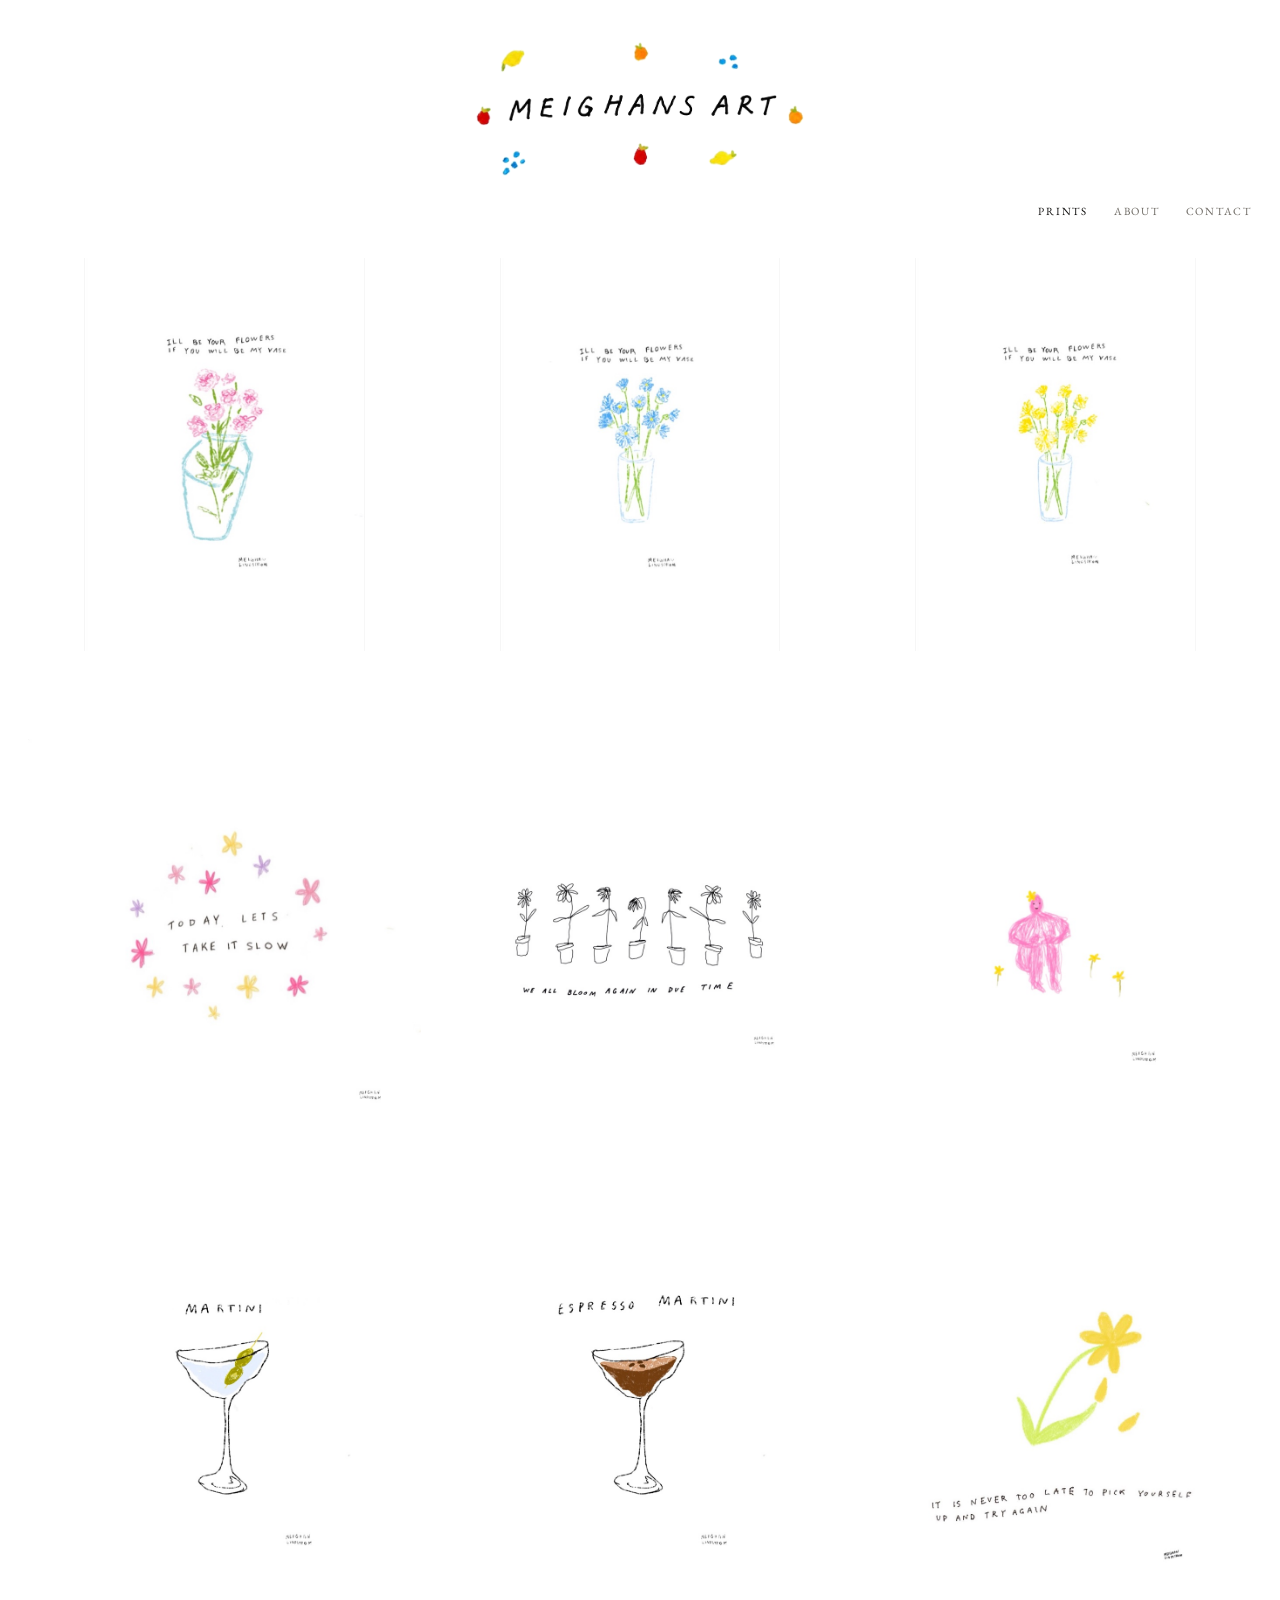
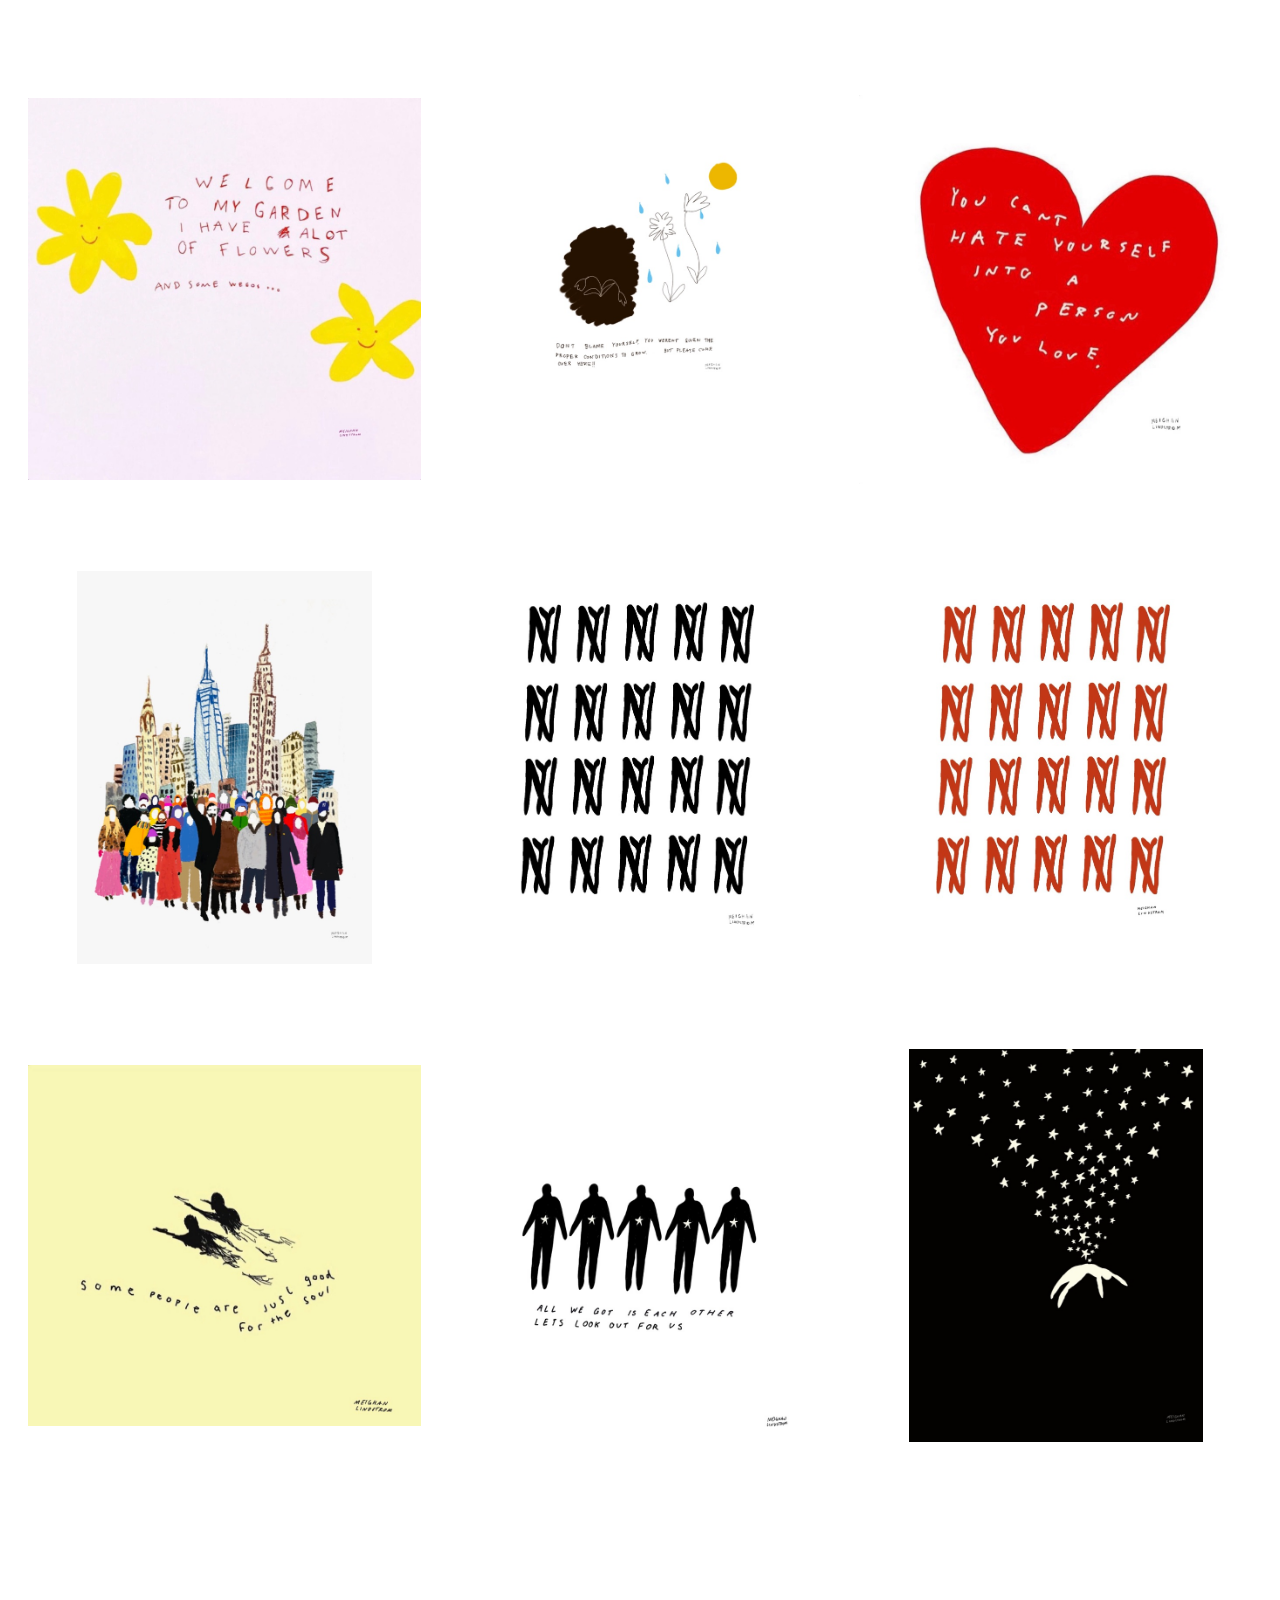
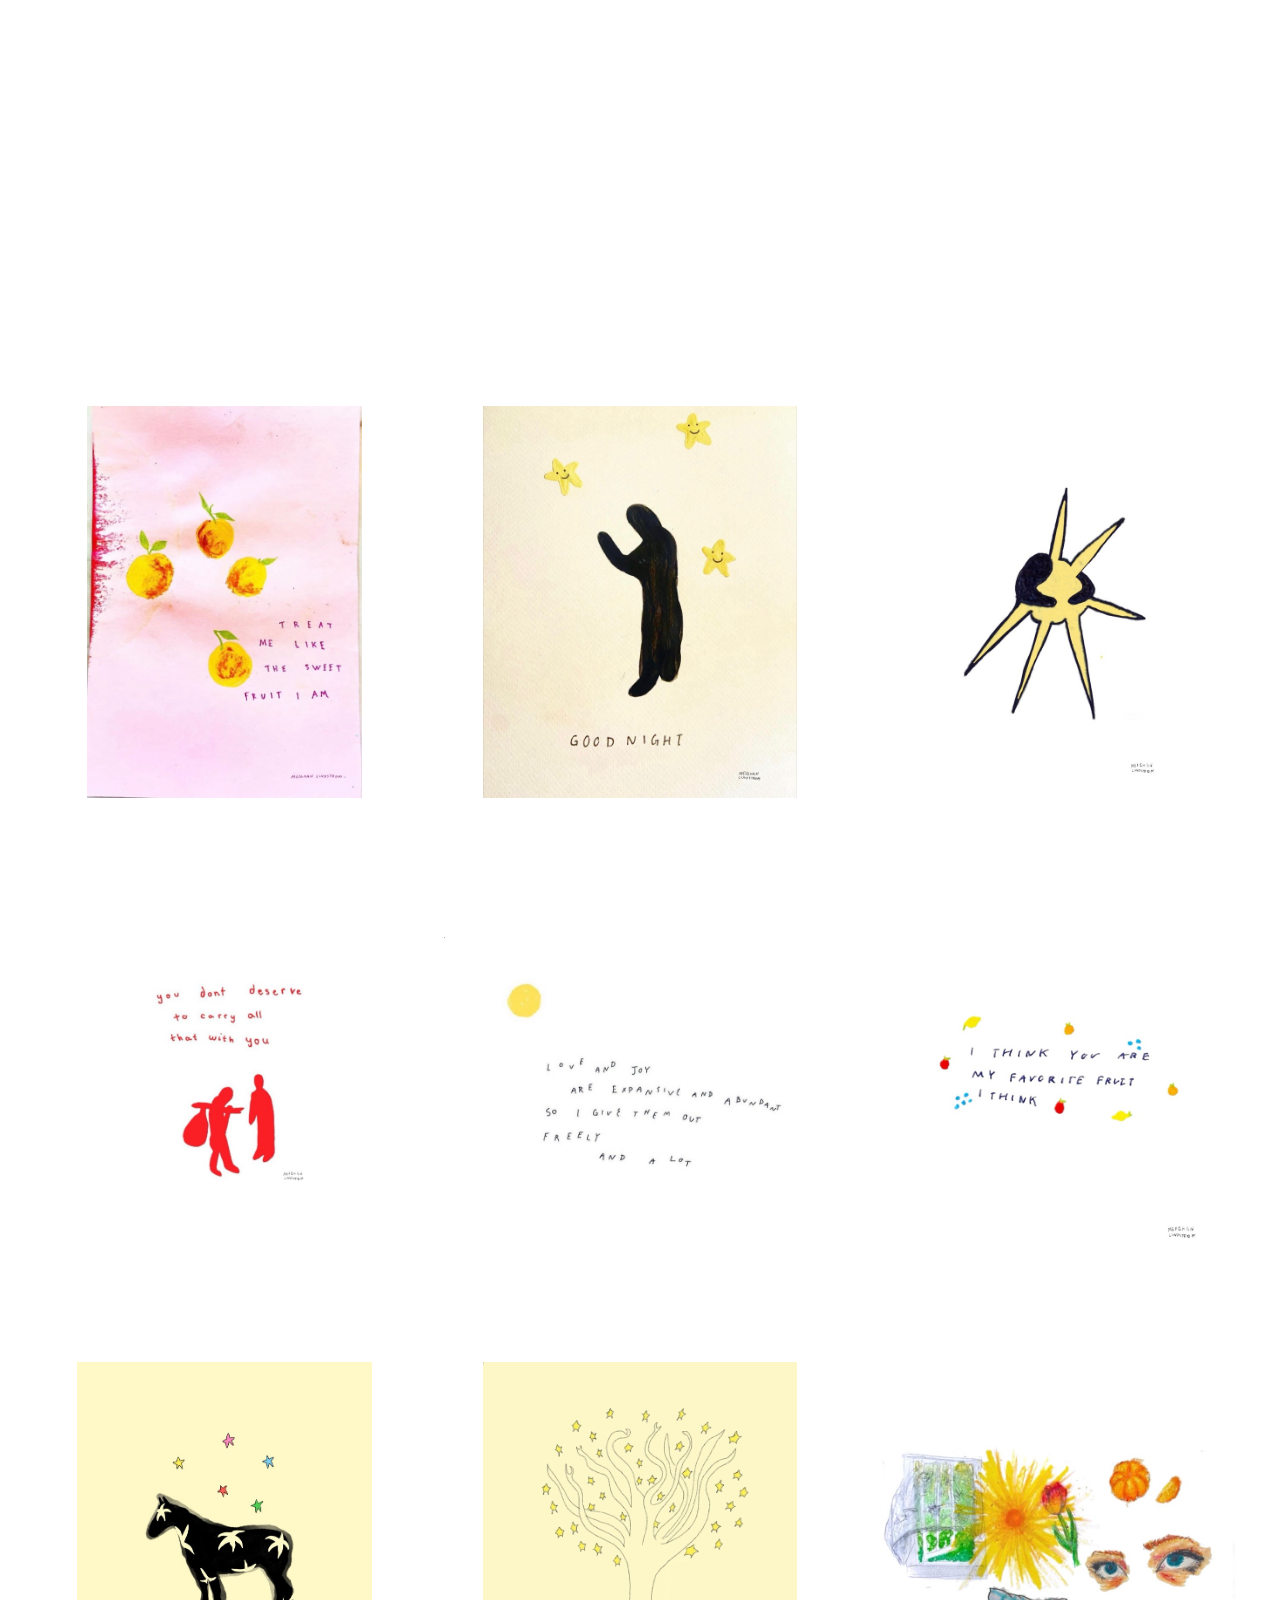
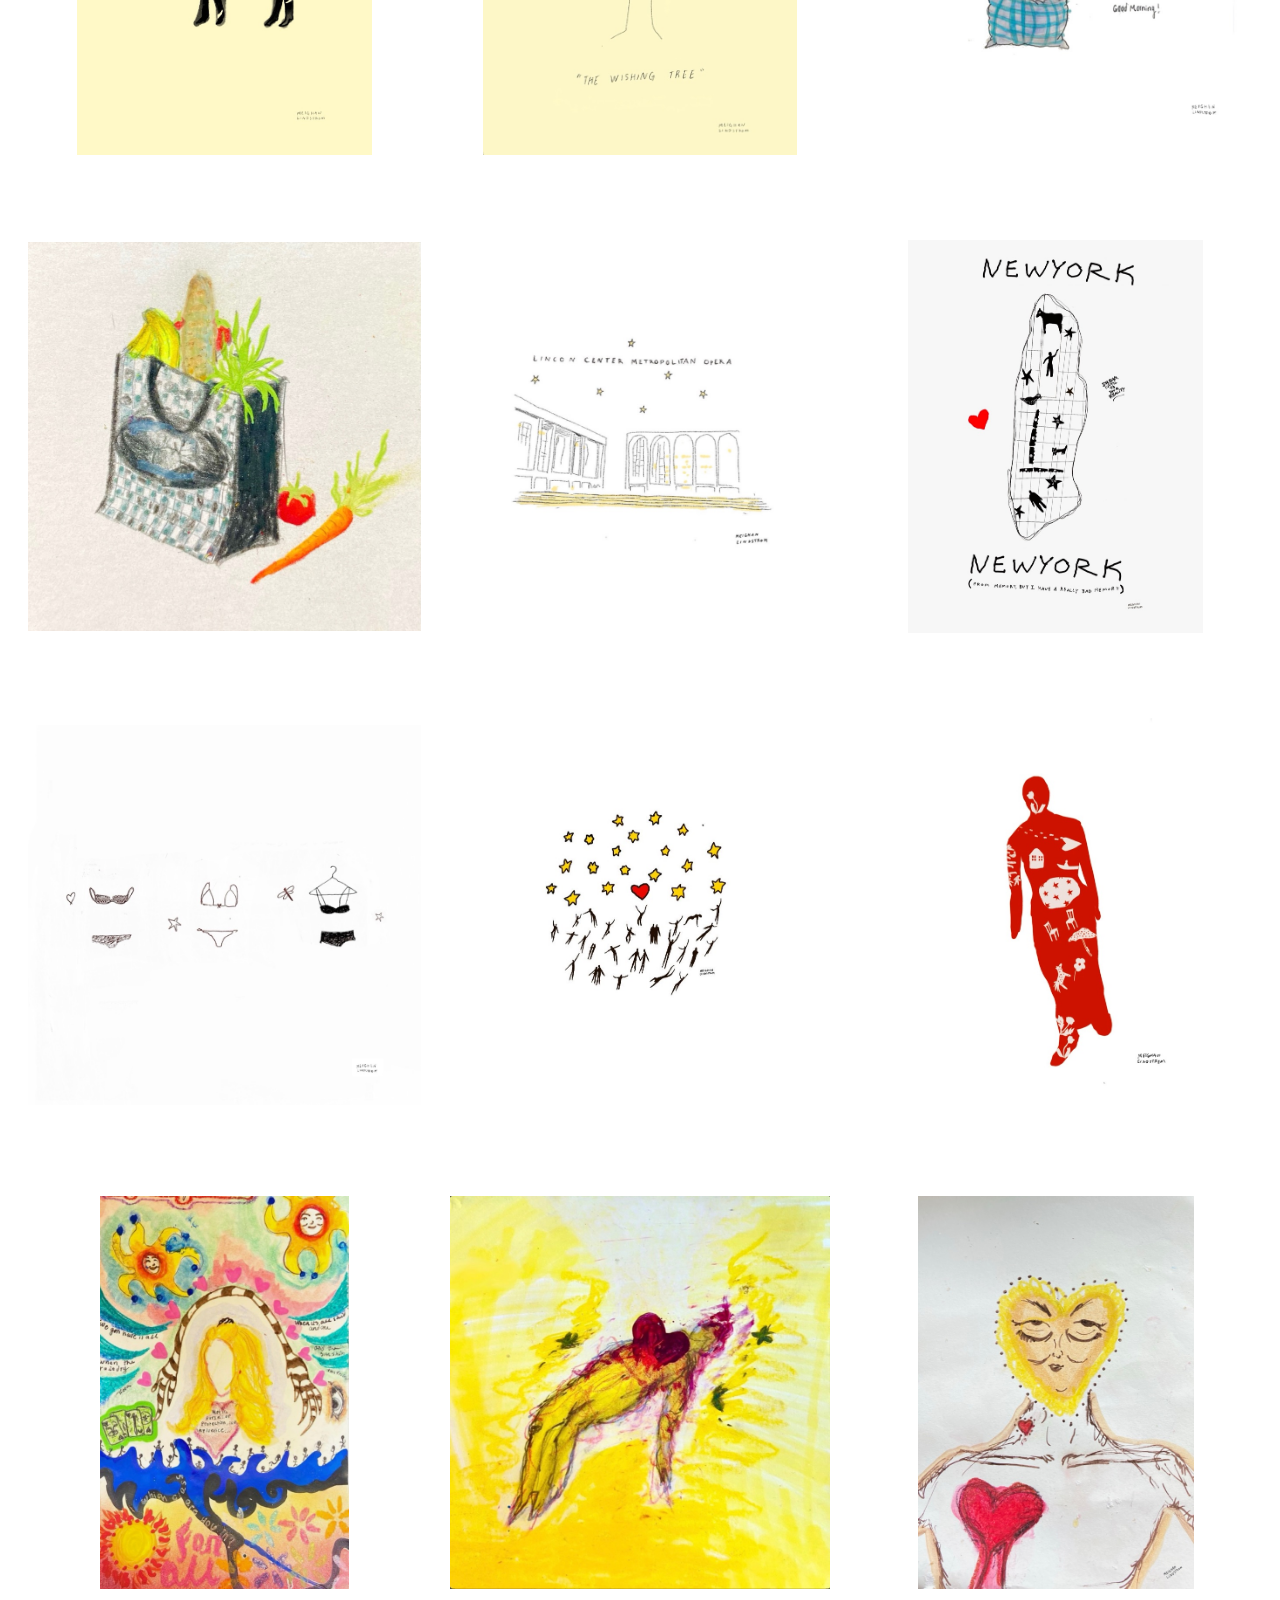
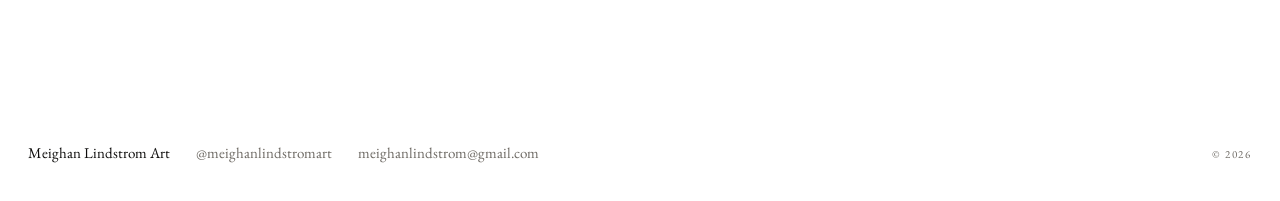
==== commit c56457af: "Meighan's final edits: her order, her bio, logo as the title Her running order, sent as four annotat" ====
--- a/index.html
+++ b/index.html
@@ -6,8 +6,12 @@
 <title>Meighan Lindstrom Art</title>
 <meta name="description" content="Prints by Meighan Lindstrom — drawings and hand lettering about flowers, cities, and ordinary days.">
 <meta property="og:title" content="Meighan Lindstrom Art">
+<meta property="og:url" content="https://landon358.github.io/meighanlindstromart/">
 <meta property="og:description" content="Prints by Meighan Lindstrom.">
-<meta property="og:image" content="images/thumb/my-garden.jpg">
+<meta property="og:image" content="https://landon358.github.io/meighanlindstromart/images/share-cover.jpg">
+<meta property="og:image:alt" content="Meighan Lindstrom Art">
+<meta property="og:type" content="website">
+<meta name="twitter:card" content="summary_large_image">
 <link rel="preconnect" href="https://fonts.googleapis.com">
 <link rel="preconnect" href="https://fonts.gstatic.com" crossorigin>
 <link rel="stylesheet" href="css/style.css">
@@ -17,8 +21,14 @@
 </head>
 <body>
 
+<div class="brand">
+  <a class="brand__link" href="index.html">
+    <img class="logo" src="images/wordmark.png" alt="Meighan Lindstrom Art" width="841" height="362" decoding="async">
+  </a>
+</div>
+
 <header class="bar">
-  <div class="bar__l"><a class="mark" href="index.html">Meighan Lindstrom Art</a></div>
+  <div class="bar__l"></div>
   <div class="bar__c"></div>
   <nav class="bar__r" aria-label="Primary">
     <a class="navlink" href="index.html" aria-current="page">Prints</a>
@@ -64,6 +74,8 @@
 
 <footer class="foot">
   <span>Meighan Lindstrom Art</span>
+  <a href="https://www.instagram.com/meighanlindstromart/" rel="me noopener">@meighanlindstromart</a>
+  <a href="mailto:meighanlindstrom@gmail.com">meighanlindstrom@gmail.com</a>
   <span class="foot__end micro">© <span id="yr">2026</span></span>
 </footer>
 
--- a/css/style.css
+++ b/css/style.css
@@ -27,7 +27,13 @@
 
 *, *::before, *::after { box-sizing: border-box; }
 
-html { -webkit-text-size-adjust: 100%; }
+html {
+  -webkit-text-size-adjust: 100%;
+  /* This guard lives on html, not body. On body it computes overflow-y to
+     auto, which makes body a scroll container and silently kills
+     position: sticky on the bar. */
+  overflow-x: hidden;
+}
 
 body {
   margin: 0;
@@ -39,7 +45,6 @@
   line-height: 1.6;
   -webkit-font-smoothing: antialiased;
   -moz-osx-font-smoothing: grayscale;
-  overflow-x: hidden;
 }
 
 img { display: block; max-width: 100%; }
@@ -73,9 +78,31 @@
    BAR
    ============================================================ */
 
+/* The logo sits at the top of the document and scrolls away; the bar
+   sticks to the top once it reaches it. A fixed two-row header would have
+   held ~130px of every viewport hostage, which on a phone is most of a
+   print. */
+.brand { position: relative; z-index: 49; }
+
+/* The logo is the site title, so it is a link and sized to read as one.
+   The PNG has a transparent ground — the scan's paper was 251 and dipped to
+   242, which showed as a grey rectangle against the page's #ffffff. */
+.brand__link {
+  display: block;
+  width: fit-content;
+  margin: 0 auto;
+  padding-top: clamp(20px, 4vh, 40px);
+}
+
+.logo {
+  display: block;
+  width: min(340px, 58vw);
+  height: auto;
+}
+
 .bar {
-  position: fixed;
-  top: 0; left: 0; right: 0;
+  position: sticky;
+  top: 0;
   z-index: 50;
   display: grid;
   grid-template-columns: 1fr auto 1fr;
@@ -94,15 +121,6 @@
 .bar__l { justify-self: start; }
 .bar__c { justify-self: center; }
 .bar__r { justify-self: end; display: flex; gap: 26px; }
-
-.mark {
-  display: inline-flex;
-  align-items: center;
-  min-height: 44px;
-  font-size: var(--fs);
-  letter-spacing: .06em;
-  white-space: nowrap;
-}
 
 .navlink {
   /* 44px hit area inside the 58px bar — the text does not move */
@@ -119,7 +137,15 @@
 .navlink:hover { color: var(--ink); }
 .navlink[aria-current="page"] { color: var(--ink); }
 
-.page { padding-top: calc(var(--bar) + 4px); }
+.page { padding-top: 4px; }
+
+/* Her email and Instagram — the only links in running copy, so they carry
+   the same hairline underline the About page already used for "connect". */
+.mailto {
+  border-bottom: 1px solid var(--rule);
+  transition: border-color .35s var(--ease);
+}
+.mailto:hover { border-bottom-color: var(--ink); }
 
 /* ============================================================
    MENU (small screens)
@@ -255,35 +281,10 @@
 
 .plate { margin: 0; }
 
-/* about: the photograph sits in the side column, with room beneath it
-   for the two reference images once they are cleared to publish */
+/* about: the photograph is the whole side column */
 .portrait { margin: 0; }
 .portrait img { width: 100%; height: auto; }
 .portrait figcaption { margin-top: 12px; font-style: italic; color: var(--mute); }
-
-.pair {
-  display: grid;
-  grid-template-columns: 1fr 1fr;
-  gap: 14px;
-  margin-top: 14px;
-}
-.pair figure { margin: 0; }
-.pair img { width: 100%; height: auto; }
-.pair figcaption { margin-top: 10px; font-size: var(--fs-sm); color: var(--mute); line-height: 1.45; }
-
-/* the second reference is a text artifact rather than an image, so it
-   is given the same footprint as the plate beside it */
-.ref-quote {
-  display: flex;
-  flex-direction: column;
-  justify-content: flex-end;
-}
-.ref-quote blockquote {
-  margin: 0;
-  font-style: italic;
-  font-size: 1.05rem;
-  line-height: 1.35;
-}
 .plate figcaption { margin-top: 14px; font-style: italic; color: var(--mute); }
 
 .head { padding: 0 var(--pad); margin-bottom: clamp(30px, 6vh, 54px); }
@@ -338,7 +339,6 @@
 }
 .submit:hover { opacity: .8; }
 
-.note { margin-top: 18px; max-width: 42ch; }
 
 /* ============================================================
    VIEWER
